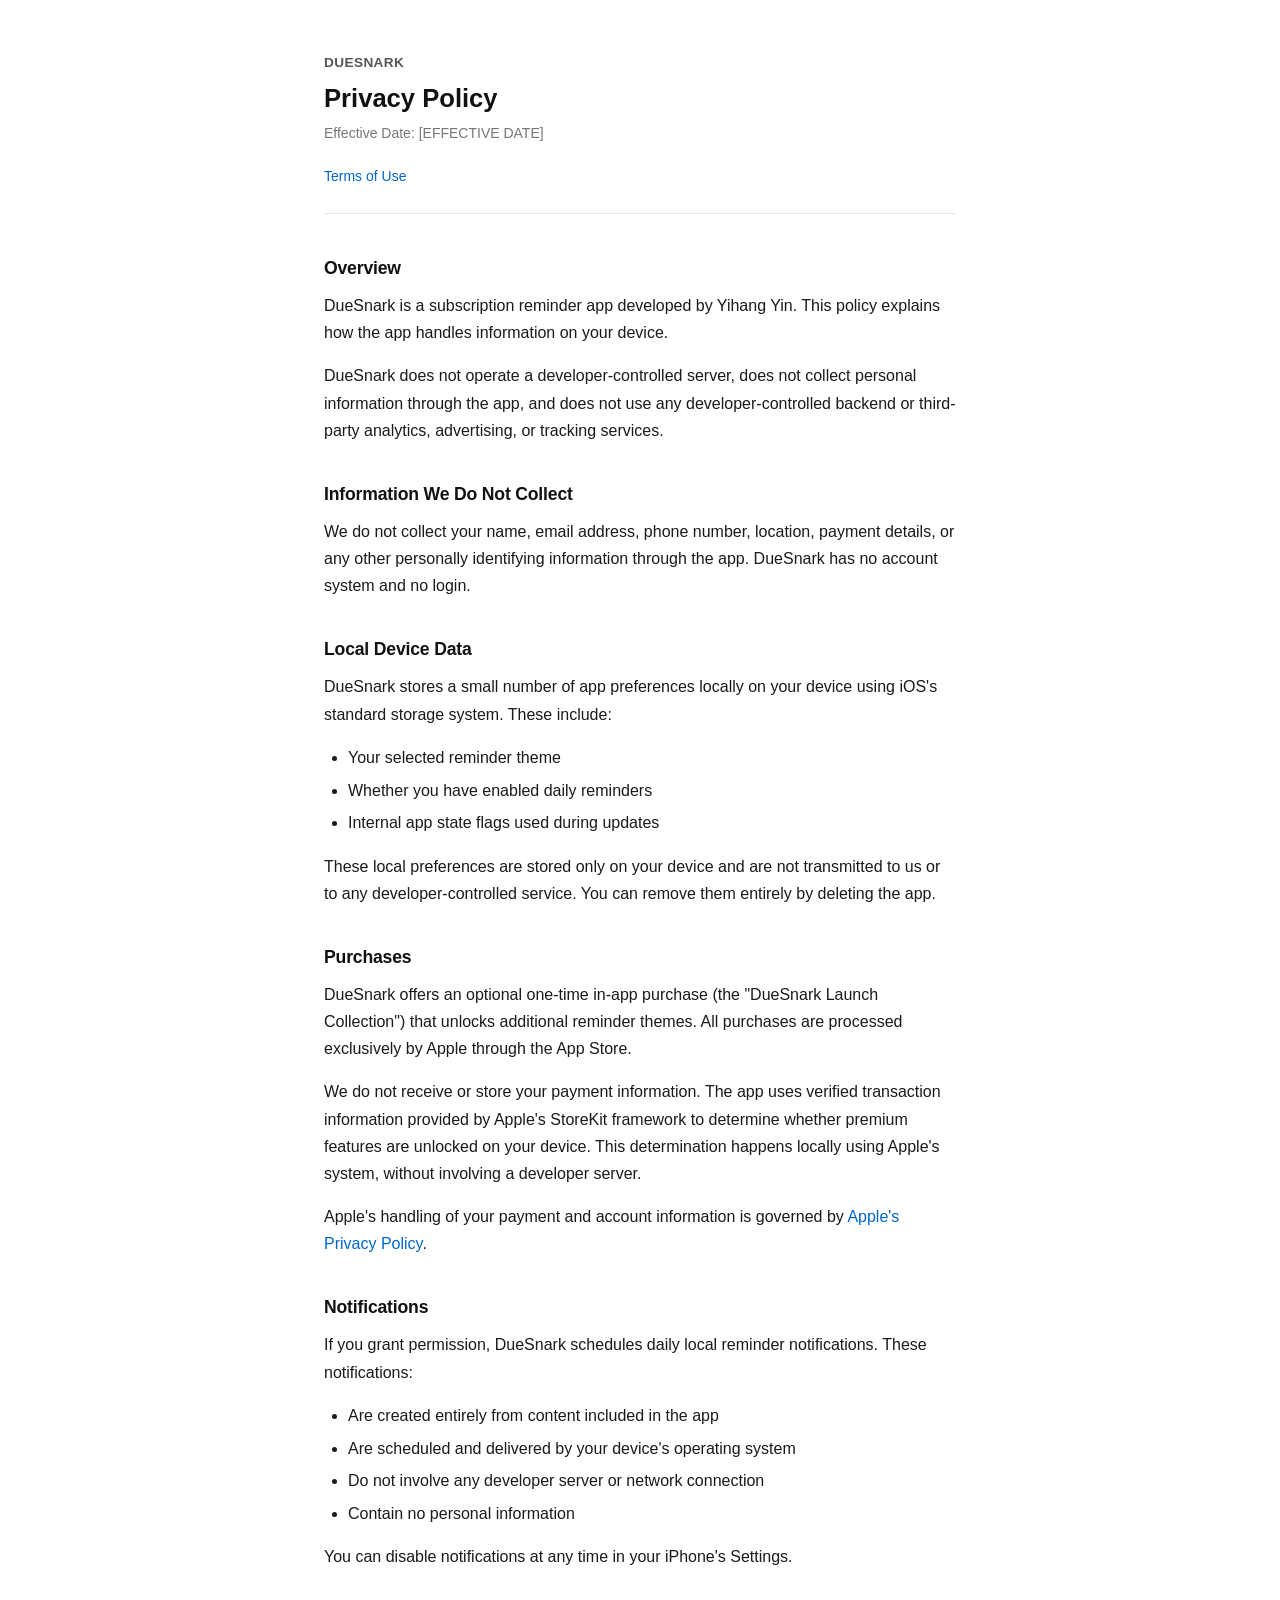
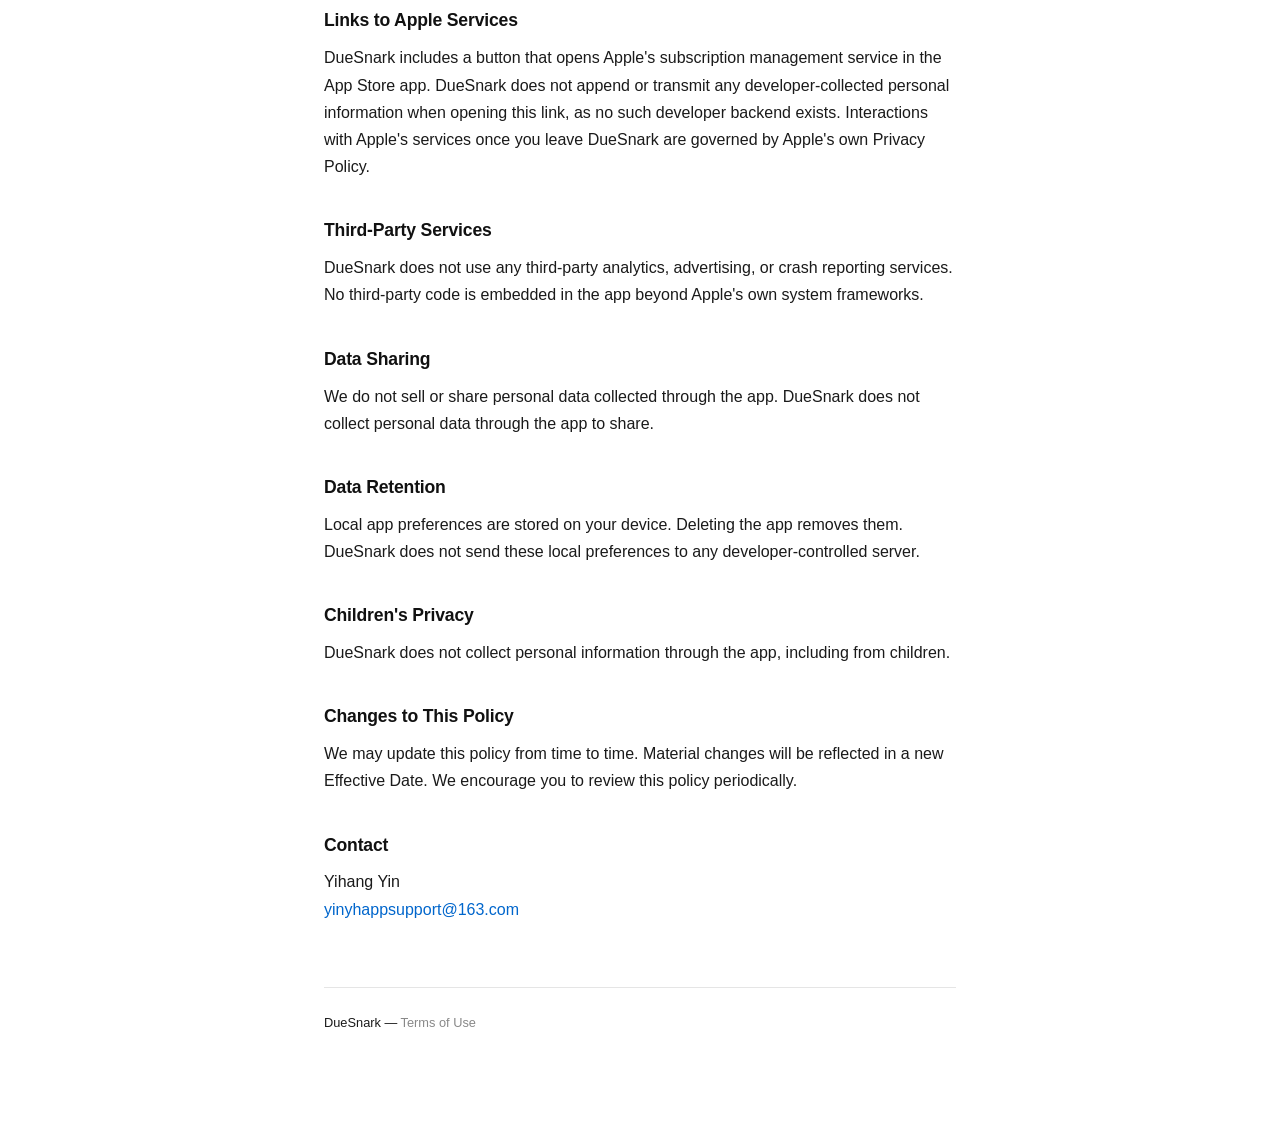
==== duesnark/privacy/index.html @ 0724936a "Add DueSnark legal pages" ====
<!DOCTYPE html>
<html lang="en">
<head>
  <meta charset="UTF-8">
  <meta name="viewport" content="width=device-width, initial-scale=1.0">
  <title>Privacy Policy — DueSnark</title>
  <link rel="stylesheet" href="../style.css">
</head>
<body>
  <div class="container">

    <header>
      <span class="app-name">DueSnark</span>
      <h1>Privacy Policy</h1>
      <p class="meta">Effective Date: [EFFECTIVE DATE]</p>
      <nav>
        <a href="../terms/">Terms of Use</a>
      </nav>
    </header>

    <h2>Overview</h2>
    <p>DueSnark is a subscription reminder app developed by Yihang Yin. This policy explains how the app handles information on your device.</p>
    <p>DueSnark does not operate a developer-controlled server, does not collect personal information through the app, and does not use any developer-controlled backend or third-party analytics, advertising, or tracking services.</p>

    <h2>Information We Do Not Collect</h2>
    <p>We do not collect your name, email address, phone number, location, payment details, or any other personally identifying information through the app. DueSnark has no account system and no login.</p>

    <h2>Local Device Data</h2>
    <p>DueSnark stores a small number of app preferences locally on your device using iOS's standard storage system. These include:</p>
    <ul>
      <li>Your selected reminder theme</li>
      <li>Whether you have enabled daily reminders</li>
      <li>Internal app state flags used during updates</li>
    </ul>
    <p>These local preferences are stored only on your device and are not transmitted to us or to any developer-controlled service. You can remove them entirely by deleting the app.</p>

    <h2>Purchases</h2>
    <p>DueSnark offers an optional one-time in-app purchase (the "DueSnark Launch Collection") that unlocks additional reminder themes. All purchases are processed exclusively by Apple through the App Store.</p>
    <p>We do not receive or store your payment information. The app uses verified transaction information provided by Apple's StoreKit framework to determine whether premium features are unlocked on your device. This determination happens locally using Apple's system, without involving a developer server.</p>
    <p>Apple's handling of your payment and account information is governed by <a href="https://www.apple.com/legal/privacy/" target="_blank" rel="noopener">Apple's Privacy Policy</a>.</p>

    <h2>Notifications</h2>
    <p>If you grant permission, DueSnark schedules daily local reminder notifications. These notifications:</p>
    <ul>
      <li>Are created entirely from content included in the app</li>
      <li>Are scheduled and delivered by your device's operating system</li>
      <li>Do not involve any developer server or network connection</li>
      <li>Contain no personal information</li>
    </ul>
    <p>You can disable notifications at any time in your iPhone's Settings.</p>

    <h2>Links to Apple Services</h2>
    <p>DueSnark includes a button that opens Apple's subscription management service in the App Store app. DueSnark does not append or transmit any developer-collected personal information when opening this link, as no such developer backend exists. Interactions with Apple's services once you leave DueSnark are governed by Apple's own Privacy Policy.</p>

    <h2>Third-Party Services</h2>
    <p>DueSnark does not use any third-party analytics, advertising, or crash reporting services. No third-party code is embedded in the app beyond Apple's own system frameworks.</p>

    <h2>Data Sharing</h2>
    <p>We do not sell or share personal data collected through the app. DueSnark does not collect personal data through the app to share.</p>

    <h2>Data Retention</h2>
    <p>Local app preferences are stored on your device. Deleting the app removes them. DueSnark does not send these local preferences to any developer-controlled server.</p>

    <h2>Children's Privacy</h2>
    <p>DueSnark does not collect personal information through the app, including from children.</p>

    <h2>Changes to This Policy</h2>
    <p>We may update this policy from time to time. Material changes will be reflected in a new Effective Date. We encourage you to review this policy periodically.</p>

    <h2>Contact</h2>
    <p>Yihang Yin<br>
    <a href="mailto:yinyhappsupport@163.com">yinyhappsupport@163.com</a></p>

    <footer>
      <p>DueSnark &mdash; <a href="../terms/">Terms of Use</a></p>
    </footer>

  </div>
</body>
</html>
---- duesnark/style.css ----
/* DueSnark Legal Site — Shared Stylesheet
   No external dependencies. System fonts only. */

*, *::before, *::after {
  box-sizing: border-box;
}

html {
  font-size: 16px;
}

body {
  margin: 0;
  padding: 0;
  font-family: -apple-system, BlinkMacSystemFont, "Segoe UI", Roboto,
               "Helvetica Neue", Arial, sans-serif;
  font-size: 1rem;
  line-height: 1.7;
  color: #1a1a1a;
  background: #ffffff;
}

/* ── Layout ─────────────────────────────────────────── */

.container {
  max-width: 680px;
  margin: 0 auto;
  padding: 3rem 1.5rem 5rem;
}

/* ── Header ─────────────────────────────────────────── */

header {
  border-bottom: 1px solid #e5e5e5;
  padding-bottom: 1.5rem;
  margin-bottom: 2.5rem;
}

header .app-name {
  font-size: 0.85rem;
  font-weight: 600;
  color: #555;
  text-decoration: none;
  letter-spacing: 0.03em;
  text-transform: uppercase;
}

header h1 {
  margin: 0.5rem 0 0;
  font-size: 1.6rem;
  font-weight: 700;
  color: #111;
  line-height: 1.25;
}

header .meta {
  margin-top: 0.4rem;
  font-size: 0.875rem;
  color: #777;
}

/* ── Navigation ─────────────────────────────────────── */

nav {
  margin-top: 1.25rem;
  font-size: 0.875rem;
}

nav a {
  color: #0066cc;
  text-decoration: none;
  margin-right: 1.25rem;
}

nav a:hover {
  text-decoration: underline;
}

/* ── Body copy ───────────────────────────────────────── */

h2 {
  margin-top: 2.25rem;
  margin-bottom: 0.5rem;
  font-size: 1.1rem;
  font-weight: 700;
  color: #111;
  letter-spacing: -0.01em;
}

p {
  margin: 0 0 1rem;
  color: #1a1a1a;
}

ul {
  margin: 0 0 1rem;
  padding-left: 1.5rem;
}

ul li {
  margin-bottom: 0.35rem;
}

strong {
  font-weight: 600;
}

a {
  color: #0066cc;
  text-decoration: none;
}

a:hover {
  text-decoration: underline;
}

/* ── Footer ──────────────────────────────────────────── */

footer {
  margin-top: 4rem;
  padding-top: 1.5rem;
  border-top: 1px solid #e5e5e5;
  font-size: 0.8rem;
  color: #999;
}

footer a {
  color: #888;
}

/* ── Responsive ─────────────────────────────────────── */

@media (max-width: 480px) {
  .container {
    padding: 2rem 1.25rem 4rem;
  }

  header h1 {
    font-size: 1.35rem;
  }
}
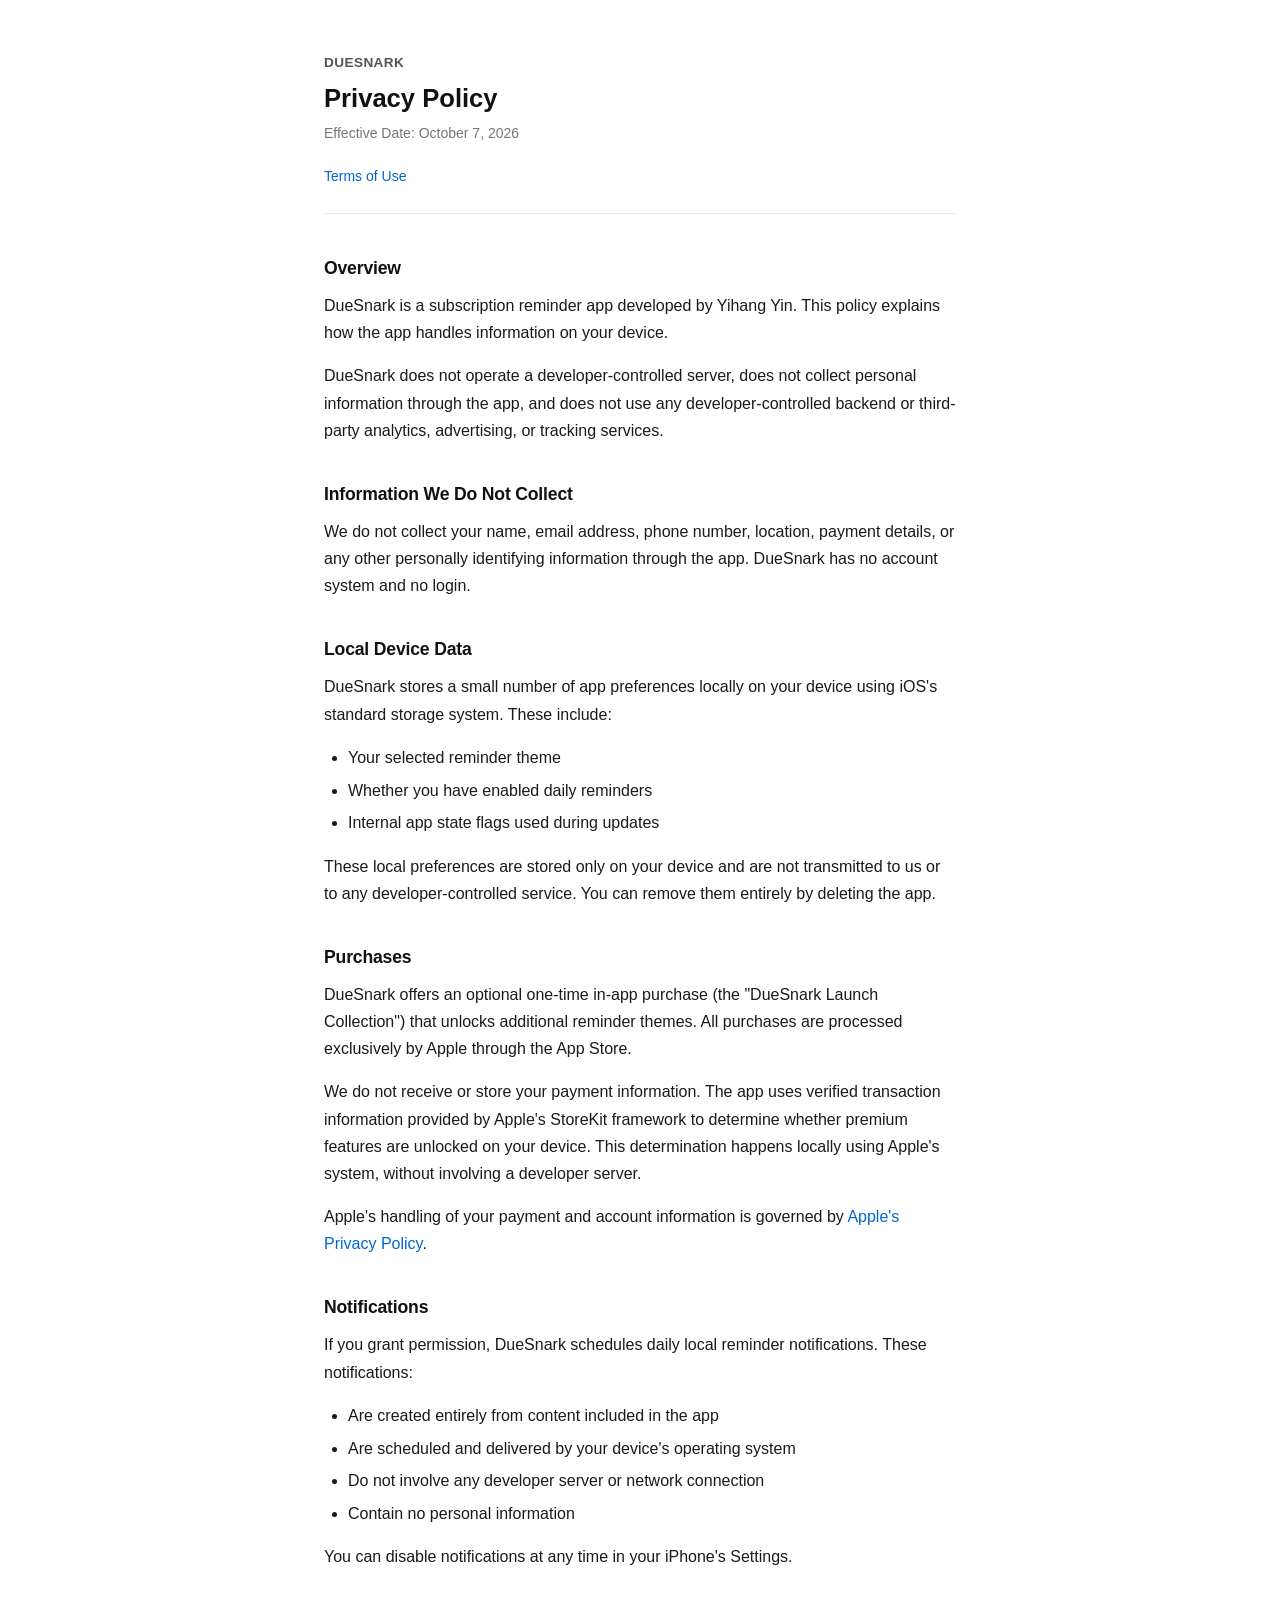
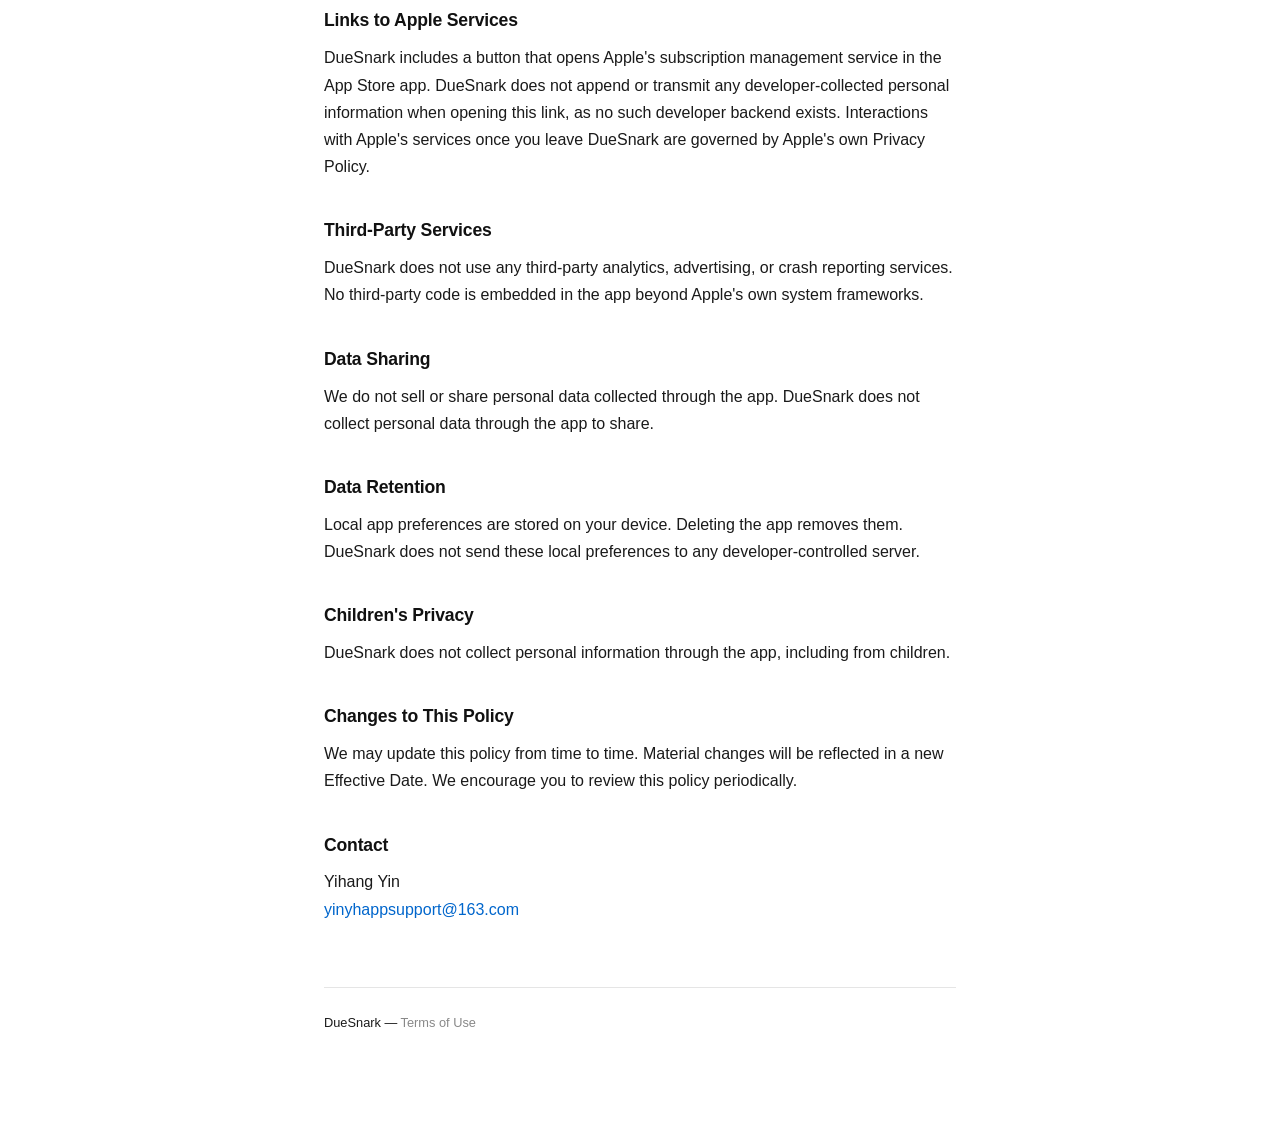
==== commit d98ee588: "Set DueSnark legal effective date" ====
--- a/duesnark/privacy/index.html
+++ b/duesnark/privacy/index.html
@@ -12,7 +12,7 @@
     <header>
       <span class="app-name">DueSnark</span>
       <h1>Privacy Policy</h1>
-      <p class="meta">Effective Date: [EFFECTIVE DATE]</p>
+      <p class="meta">Effective Date: October 7, 2026</p>
       <nav>
         <a href="../terms/">Terms of Use</a>
       </nav>
